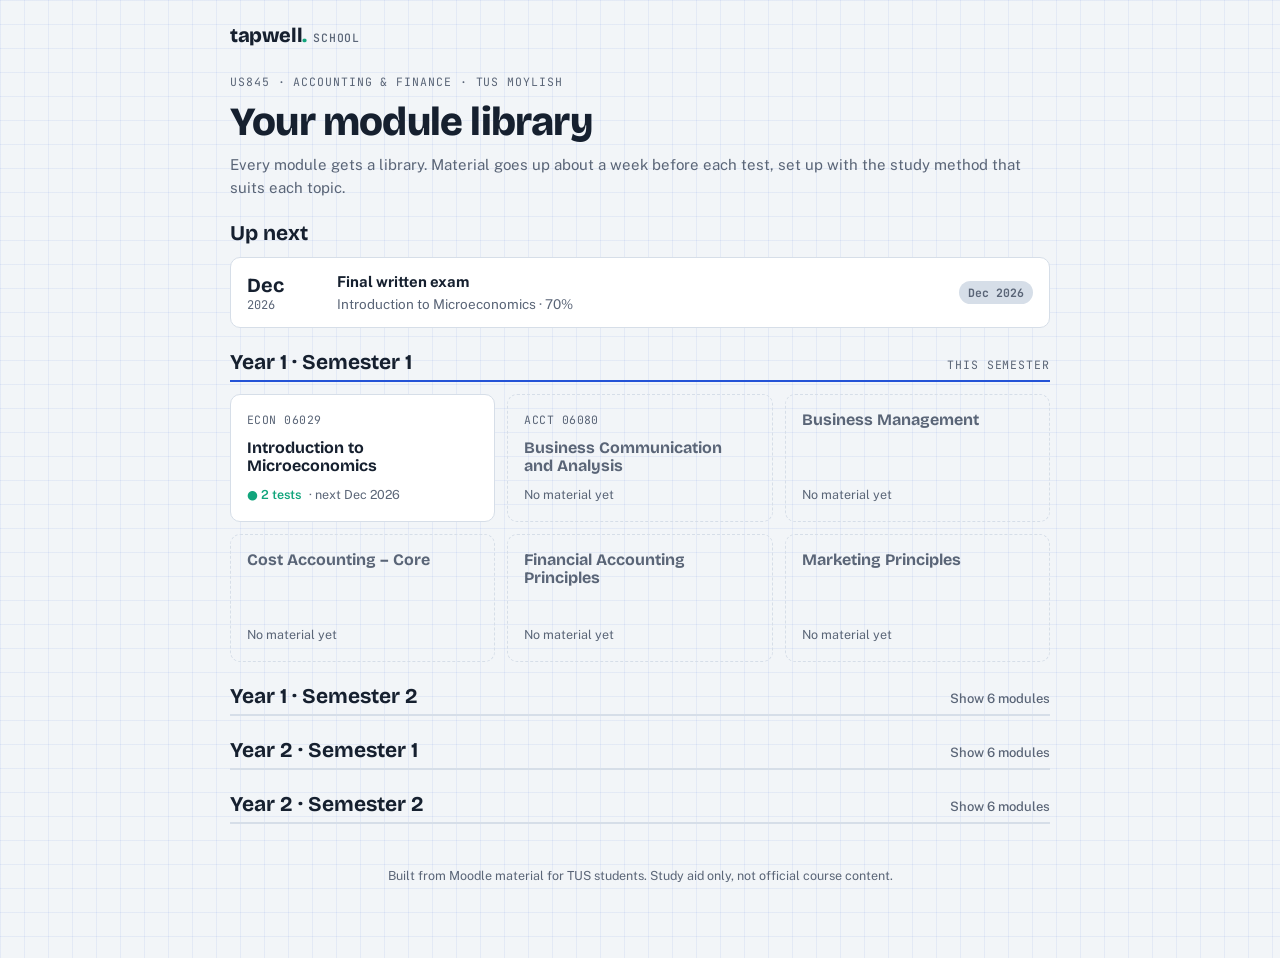
==== index.html @ 488ae7b4 "Tapwell School: module library with Micro study pack Home with Y1/Y2 module libraries, per-test stud" ====
<!doctype html>
<html lang="en-IE">
<head>
<meta charset="utf-8">
<meta name="viewport" content="width=device-width, initial-scale=1, viewport-fit=cover">
<title>Tapwell School</title>
<meta name="claude:viewport-fit-sides" content="cover">
<meta name="robots" content="noindex, nofollow">
<link rel="preconnect" href="https://fonts.googleapis.com">
<link rel="preconnect" href="https://fonts.gstatic.com" crossorigin>
<link rel="stylesheet" href="https://fonts.googleapis.com/css2?family=Bricolage+Grotesque:opsz,wght@12..96,500;12..96,700;12..96,800&family=Public+Sans:ital,wght@0,400;0,500;0,600;1,400&family=JetBrains+Mono:wght@500;700&display=swap">
<style>
/* Layout: graph-paper ground, one centred column. Home = semester shelves of module cards; module = tests; test = topic plan + study-mode tabs. */
:root{
  --paper:#F2F5F8; --sheet:#FFFFFF; --grid:rgba(36,83,214,.07); --ink:#16202F; --muted:#5A6577;
  --line:#D6DEE8; --accent:#2453D6; --accent-ink:#FFFFFF; --accent-soft:#E3EAFB; --demand:#C24E1A; --mint:#12A57C;
  --good:#1E7A4C; --good-soft:#E1F3E9; --bad:#B42336; --bad-soft:#FBE6E9; --flag:#A86A00; --flag-soft:#FBF0DA;
  --display:"Bricolage Grotesque","Segoe UI",system-ui,sans-serif;
  --body:"Public Sans","Segoe UI",system-ui,sans-serif;
  --mono:"JetBrains Mono",ui-monospace,Consolas,monospace;
  color-scheme:light;
}
@media (prefers-color-scheme:dark){:root:not([data-theme="light"]){
  --paper:#10151E; --sheet:#171E2A; --grid:rgba(120,155,255,.06); --ink:#E6ECF4; --muted:#97A3B6;
  --line:#2A3445; --accent:#7EA2FF; --accent-ink:#0E1320; --accent-soft:#1D2A4A; --demand:#F08A55; --mint:#3FDDB0;
  --good:#5BC98D; --good-soft:#15301F; --bad:#FF7A8A; --bad-soft:#3A1820; --flag:#F2B544; --flag-soft:#33280F; color-scheme:dark}}
:root[data-theme="dark"]{
  --paper:#10151E; --sheet:#171E2A; --grid:rgba(120,155,255,.06); --ink:#E6ECF4; --muted:#97A3B6;
  --line:#2A3445; --accent:#7EA2FF; --accent-ink:#0E1320; --accent-soft:#1D2A4A; --demand:#F08A55; --mint:#3FDDB0;
  --good:#5BC98D; --good-soft:#15301F; --bad:#FF7A8A; --bad-soft:#3A1820; --flag:#F2B544; --flag-soft:#33280F; color-scheme:dark}

*{box-sizing:border-box}
html{padding-top:env(safe-area-inset-top,0px);padding-bottom:env(safe-area-inset-bottom,0px)}
body{margin:0;background-color:var(--paper);color:var(--ink);font-family:var(--body);font-size:15px;line-height:1.55;
  background-image:linear-gradient(var(--grid) 1px,transparent 1px),linear-gradient(90deg,var(--grid) 1px,transparent 1px);background-size:24px 24px;
  padding-left:max(16px,env(safe-area-inset-left,0px));padding-right:max(16px,env(safe-area-inset-right,0px));padding-block:20px 72px}
img{max-width:100%}
[hidden]{display:none!important}
a{color:var(--accent)}
.wrap{max-width:820px;margin:0 auto;display:flex;flex-direction:column;gap:22px}
h1,h2,h3{font-family:var(--display);text-wrap:balance;margin:0;line-height:1.15}
h1{font-size:clamp(28px,6vw,40px);font-weight:800;letter-spacing:-.02em}
h2{font-size:21px;font-weight:700}
h3{font-size:16.5px;font-weight:700}
p{margin:0}
.eyebrow{font-family:var(--mono);font-size:11.5px;letter-spacing:.08em;text-transform:uppercase;color:var(--muted)}
.muted{color:var(--muted)}
button{font-family:var(--body)}
:focus-visible{outline:2px solid var(--accent);outline-offset:2px}

/* top bar */
.top{display:flex;justify-content:space-between;align-items:center;gap:12px}
.brand{font-family:var(--display);font-weight:800;font-size:20px;letter-spacing:-.02em;color:var(--ink);text-decoration:none}
.brand .dot{color:var(--mint)}
.brand small{font-family:var(--mono);font-weight:500;font-size:11.5px;letter-spacing:.08em;text-transform:uppercase;color:var(--muted);margin-left:6px}
.crumbs{font-size:13.5px;color:var(--muted);display:flex;flex-wrap:wrap;gap:6px}
.crumbs a{color:var(--muted);text-decoration:none}.crumbs a:hover{color:var(--accent)}

/* generic */
.sheet{background:var(--sheet);border:1px solid var(--line);border-radius:10px;padding:22px}
.chips{display:flex;flex-wrap:wrap;gap:8px}
.chip{font-family:var(--mono);font-size:12px;padding:4px 10px;border:1px solid var(--line);border-radius:999px;background:var(--sheet);color:var(--ink)}
.chip strong{color:var(--accent)}
.btn{font:600 14.5px var(--body);border-radius:8px;padding:10px 16px;cursor:pointer;border:1px solid var(--accent);background:var(--accent);color:var(--accent-ink);text-decoration:none;display:inline-block}
.btn.ghost{background:transparent;color:var(--accent)}
.btn.small{padding:6px 11px;font-size:13px}
.btn:disabled{opacity:.45;cursor:not-allowed}
.row{display:flex;flex-wrap:wrap;gap:10px;align-items:center}
.stack{display:flex;flex-direction:column;gap:12px}

/* home */
.hero{display:flex;flex-direction:column;gap:8px}
.upnext{display:flex;flex-direction:column;gap:8px}
.un{display:grid;grid-template-columns:76px 1fr auto;gap:14px;align-items:center;background:var(--sheet);border:1px solid var(--line);border-radius:10px;padding:12px 16px;text-decoration:none;color:var(--ink)}
.un:hover{border-color:var(--accent)}
.un .when{font-family:var(--mono);font-size:12px;line-height:1.3;color:var(--muted)}
.un .when b{display:block;font-size:20px;color:var(--ink);font-family:var(--display)}
.un .what{min-width:0}
.un .what span{display:block;color:var(--muted);font-size:13.5px}
.pill{font-family:var(--mono);font-size:11.5px;font-weight:700;padding:3px 9px;border-radius:999px;background:var(--accent-soft);color:var(--accent);white-space:nowrap}
.pill.soon{background:var(--bad-soft);color:var(--bad)}
.pill.later{background:var(--line);color:var(--muted)}
.shelf{display:flex;flex-direction:column;gap:12px}
.shelf-head{display:flex;justify-content:space-between;align-items:baseline;gap:10px;border-bottom:2px solid var(--line);padding-bottom:6px}
.shelf-head button{background:none;border:0;color:var(--muted);cursor:pointer;font:500 13px var(--body);padding:0}
.shelf.now .shelf-head{border-bottom-color:var(--accent)}
.grid{display:grid;grid-template-columns:repeat(auto-fill,minmax(230px,1fr));gap:12px}
.mod{display:flex;flex-direction:column;gap:10px;background:var(--sheet);border:1px solid var(--line);border-radius:10px;padding:16px;text-decoration:none;color:var(--ink);min-width:0;min-height:128px}
.mod:hover{border-color:var(--accent)}
.mod .code{font-family:var(--mono);font-size:11.5px;color:var(--muted);letter-spacing:.04em}
.mod h3{font-size:16px}
.mod .foot{margin-top:auto;font-size:12.5px;color:var(--muted);display:flex;gap:8px;align-items:center}
.mod .foot .live{color:var(--mint);font-weight:600}
.mod.empty{background:transparent;border-style:dashed}
.mod.empty h3{color:var(--muted)}

/* module page */
.tests{display:grid;grid-template-columns:repeat(auto-fit,minmax(260px,1fr));gap:12px}
.test{display:flex;flex-direction:column;gap:8px;background:var(--sheet);border:1px solid var(--line);border-radius:10px;padding:18px;text-decoration:none;color:var(--ink)}
.test:hover{border-color:var(--accent)}
.test .meta{font-size:13.5px;color:var(--muted)}
.emptystate{border:1.5px dashed var(--line);border-radius:10px;padding:28px 22px;display:flex;flex-direction:column;gap:8px;max-width:60ch}

/* test page: topic plan */
.plan{display:flex;flex-direction:column;gap:0;border:1px solid var(--line);border-radius:10px;background:var(--sheet);overflow:hidden}
.pt{display:grid;grid-template-columns:1fr auto;gap:6px 14px;padding:13px 16px;border-top:1px solid var(--line);align-items:center}
.pt:first-child{border-top:0}
.pt .why{grid-column:1/-1;font-size:13.5px;color:var(--muted)}
.pt h3{font-size:15px}
.tech{display:flex;flex-wrap:wrap;gap:6px;justify-content:flex-end}
.tbtn{font:600 12.5px var(--body);padding:5px 10px;border-radius:999px;border:1px solid var(--line);background:var(--sheet);color:var(--ink);cursor:pointer}
.tbtn:first-child{background:var(--accent-soft);border-color:var(--accent);color:var(--accent)}

/* mode tabs */
.tabs{display:flex;gap:2px;border-bottom:2px solid var(--line);overflow-x:auto}
.tab{font:600 14.5px var(--body);background:none;border:0;color:var(--muted);padding:10px 13px;cursor:pointer;border-bottom:3px solid transparent;margin-bottom:-2px;white-space:nowrap}
.tab[aria-selected="true"]{color:var(--ink);border-bottom-color:var(--accent)}

/* quiz */
.qtop{display:flex;justify-content:space-between;align-items:center;gap:12px;flex-wrap:wrap}
.timer{font-family:var(--mono);font-size:20px;font-weight:700;font-variant-numeric:tabular-nums}
.timer.low{color:var(--bad)}
.bar{height:6px;background:var(--line);border-radius:3px;overflow:hidden}
.bar i{display:block;height:100%;background:var(--accent);transition:width .2s}
.qtopic{font-family:var(--mono);font-size:11.5px;letter-spacing:.06em;text-transform:uppercase;color:var(--demand)}
.qtext{font-size:17px;font-weight:500;white-space:pre-line}
.opts{display:flex;flex-direction:column;gap:8px}
.opt{display:flex;gap:12px;align-items:flex-start;text-align:left;font:15px/1.45 var(--body);color:var(--ink);background:var(--sheet);border:1.5px solid var(--line);border-radius:8px;padding:11px 14px;cursor:pointer}
.opt .k{font-family:var(--mono);font-weight:700;color:var(--muted);min-width:1.2em}
.opt:hover{border-color:var(--accent)}
.opt.sel{border-color:var(--accent);background:var(--accent-soft)}
.opt.right{border-color:var(--good);background:var(--good-soft)}
.opt.wrong{border-color:var(--bad);background:var(--bad-soft)}
.opt[disabled]{cursor:default}
.explain{padding:12px 14px;border-left:3px solid var(--good);background:var(--good-soft);border-radius:0 6px 6px 0;font-size:14.5px}
.explain.miss{border-left-color:var(--bad);background:var(--bad-soft)}
.qnav{display:grid;grid-template-columns:repeat(auto-fill,minmax(34px,1fr));gap:5px}
.qn{font:600 12px var(--mono);height:32px;border-radius:6px;border:1px solid var(--line);background:var(--sheet);color:var(--muted);cursor:pointer;font-variant-numeric:tabular-nums}
.qn.done{background:var(--accent-soft);color:var(--accent);border-color:transparent}
.qn.cur{outline:2px solid var(--accent);outline-offset:1px}
.qn.flag{border-color:var(--flag);color:var(--flag)}
.score{font-family:var(--display);font-size:56px;font-weight:800;line-height:1;font-variant-numeric:tabular-nums}
.tbars{display:flex;flex-direction:column;gap:8px}
.tb{display:grid;grid-template-columns:170px 1fr 56px;gap:10px;align-items:center;font-size:13.5px}
.tb .track{height:10px;background:var(--line);border-radius:5px;overflow:hidden}
.tb .track i{display:block;height:100%}
.tb .v{font-family:var(--mono);font-size:12.5px;text-align:right;font-variant-numeric:tabular-nums}
.rv{border:1px solid var(--line);border-radius:8px;padding:12px 14px;font-size:14px;display:flex;flex-direction:column;gap:4px}
.rv .yours{color:var(--bad)} .rv .ans{color:var(--good);font-weight:600}

/* topic filter */
.filter{display:flex;flex-wrap:wrap;gap:6px}
.tchip{font:500 13px var(--body);padding:6px 11px;border-radius:999px;border:1px solid var(--line);background:var(--sheet);color:var(--ink);cursor:pointer}
.tchip[aria-pressed="true"]{background:var(--accent-soft);border-color:var(--accent);color:var(--accent)}
.tchip .n{font-family:var(--mono);font-size:11px;color:var(--muted);margin-left:4px}

/* flashcards */
.card{min-height:210px;border:1.5px solid var(--line);border-radius:12px;background:var(--sheet);display:flex;flex-direction:column;justify-content:center;align-items:center;text-align:center;gap:12px;padding:28px 22px;cursor:pointer;width:100%;color:var(--ink);font:inherit}
.card .front{font-family:var(--display);font-size:clamp(19px,4vw,24px);font-weight:700;text-wrap:balance}
.card .back{font-size:16px;max-width:52ch}
.card.flipped{border-color:var(--accent)}
.boxes{display:flex;gap:6px;align-items:flex-end}
.boxes span{display:flex;flex-direction:column;align-items:center;gap:3px;font-family:var(--mono);font-size:11px;color:var(--muted)}
.boxes i{display:block;width:26px;background:var(--accent);border-radius:3px 3px 0 0;min-height:2px;opacity:.85}

/* calc */
.calc-q{display:flex;flex-direction:column;gap:12px}
.tablewrap{overflow-x:auto}
table{border-collapse:collapse;font-size:13.5px;font-variant-numeric:tabular-nums}
th,td{border:1px solid var(--line);padding:5px 10px;text-align:right;font-family:var(--mono)}
th:first-child,td:first-child{text-align:left;font-family:var(--body);font-weight:600}
td.ask{background:var(--flag-soft);color:var(--flag);font-weight:700}
.ansrow{display:flex;gap:8px;flex-wrap:wrap}
.ansrow input{font:600 16px var(--mono);padding:9px 12px;border-radius:8px;border:1.5px solid var(--line);background:var(--sheet);color:var(--ink);width:180px;max-width:100%}
.working{font-family:var(--mono);font-size:13.5px;line-height:1.7;background:var(--accent-soft);padding:10px 14px;border-radius:6px;overflow-x:auto}
.streak{font-family:var(--mono);font-size:13px;color:var(--muted)}

/* written */
.wq{display:flex;flex-direction:column;gap:10px}
.src{font-family:var(--mono);font-size:11.5px;color:var(--muted)}
.points{display:flex;flex-direction:column;gap:6px;margin:0;padding:0;list-style:none}
.points label{display:flex;gap:10px;align-items:flex-start;font-size:14.5px;cursor:pointer;padding:7px 10px;border-radius:6px;border:1px solid var(--line)}
.points input{margin-top:4px;accent-color:var(--accent)}
textarea{font:15px/1.5 var(--body);width:100%;min-height:150px;padding:12px;border-radius:8px;border:1.5px solid var(--line);background:var(--sheet);color:var(--ink);resize:vertical}

/* notes */
details.note{background:var(--sheet);border:1px solid var(--line);border-radius:10px}
details.note summary{cursor:pointer;padding:14px 18px;list-style:none;display:flex;justify-content:space-between;gap:10px;align-items:center}
details.note summary::-webkit-details-marker{display:none}
details.note summary::after{content:"+";font-family:var(--mono);color:var(--muted);font-size:18px}
details.note[open] summary::after{content:"–"}
.nb{padding:0 18px 18px;font-size:14.5px;max-width:68ch;display:flex;flex-direction:column;gap:10px}
.nb ul{margin:0;padding-left:20px}
.nb li{margin:3px 0}
.nb .k{font-weight:600}
.formula{font-family:var(--mono);font-size:13.5px;background:var(--accent-soft);padding:8px 12px;border-radius:6px;overflow-x:auto;white-space:pre}
.trap{border-left:3px solid var(--demand);padding:6px 12px;font-size:14px}
.trap b{color:var(--demand)}
footer{font-size:12.5px;color:var(--muted);text-align:center;margin-top:20px}

@media (max-width:560px){
  .sheet{padding:16px}
  .tb{grid-template-columns:110px 1fr 48px}
  .pt{grid-template-columns:1fr}
  .tech{justify-content:flex-start}
  .un{grid-template-columns:62px 1fr}
  .un .pill{grid-column:2;justify-self:start}
}
@media (prefers-reduced-motion:reduce){*{transition:none!important;scroll-behavior:auto!important}}
</style>
</head>
<body>
<div class="wrap" id="app">
  <div class="top"><a class="brand" href="#home">tapwell<span class="dot">.</span><small>school</small></a></div>
  <p class="muted">Loading your modules…</p>
</div>
<script src="app.js"></script>
</body>
</html>
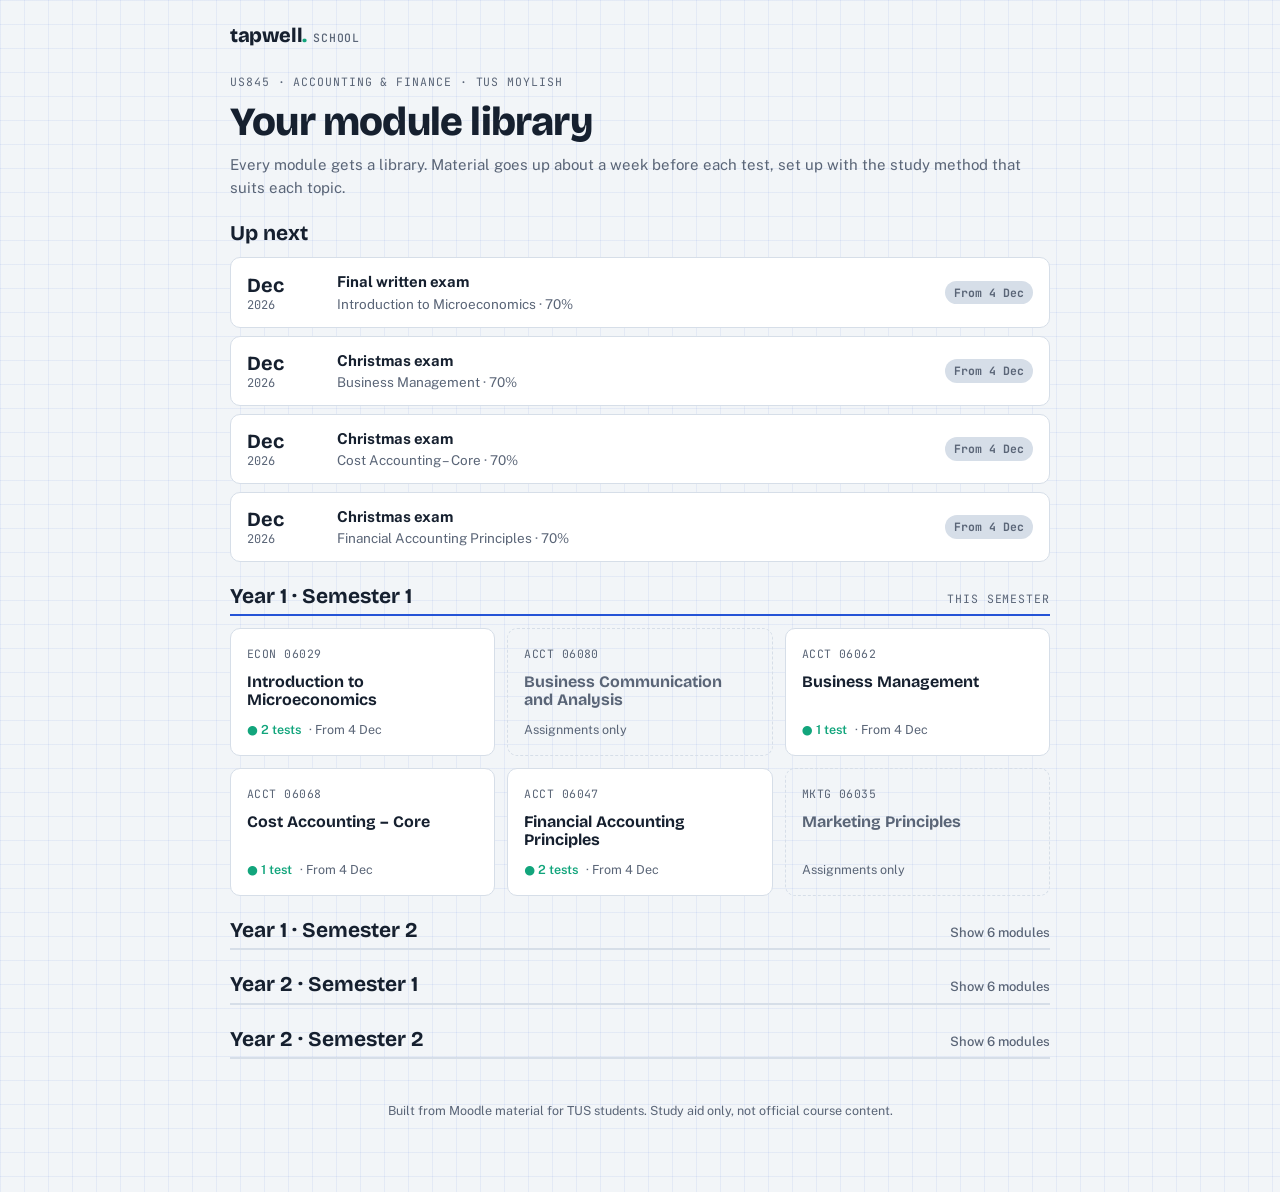
==== commit d1ba152b: "Add Financial Accounting, Cost Accounting and Business Management packs - Depreciation assignment pa" ====
--- a/index.html
+++ b/index.html
@@ -6,6 +6,9 @@
 <title>Tapwell School</title>
 <meta name="claude:viewport-fit-sides" content="cover">
 <meta name="robots" content="noindex, nofollow">
+<link rel="icon" href="/favicon.svg" type="image/svg+xml">
+<link rel="apple-touch-icon" href="/apple-touch-icon.png">
+<meta name="theme-color" content="#2453D6">
 <link rel="preconnect" href="https://fonts.googleapis.com">
 <link rel="preconnect" href="https://fonts.gstatic.com" crossorigin>
 <link rel="stylesheet" href="https://fonts.googleapis.com/css2?family=Bricolage+Grotesque:opsz,wght@12..96,500;12..96,700;12..96,800&family=Public+Sans:ital,wght@0,400;0,500;0,600;1,400&family=JetBrains+Mono:wght@500;700&display=swap">
@@ -206,6 +209,22 @@
   .un{grid-template-columns:62px 1fr}
   .un .pill{grid-column:2;justify-self:start}
 }
+.printable h2{font-size:22px}
+.taccount{width:100%;table-layout:fixed}
+.taccount th,.taccount td{text-align:left!important;font-family:var(--body)!important;width:50%}
+.printable h3{margin-top:6px;color:var(--accent)}
+.printable ul,.printable ol{margin:0;padding-left:20px;display:flex;flex-direction:column;gap:3px}
+@media print{
+  @page{margin:12mm}
+  body{background:#fff!important;background-image:none!important;color:#000;padding:0;font-size:11.5px}
+  .wrap{max-width:none;gap:8px}
+  .wrap>*:not(#study),.tabs,.noprint{display:none!important}
+  .sheet{border:0;padding:0;background:#fff}
+  .formula,.tablewrap{break-inside:avoid}
+  .formula{background:#f1f3f6!important;color:#000;-webkit-print-color-adjust:exact;print-color-adjust:exact}
+  .printable h3{color:#000}
+  th,td{border-color:#999}
+}
 @media (prefers-reduced-motion:reduce){*{transition:none!important;scroll-behavior:auto!important}}
 </style>
 </head>
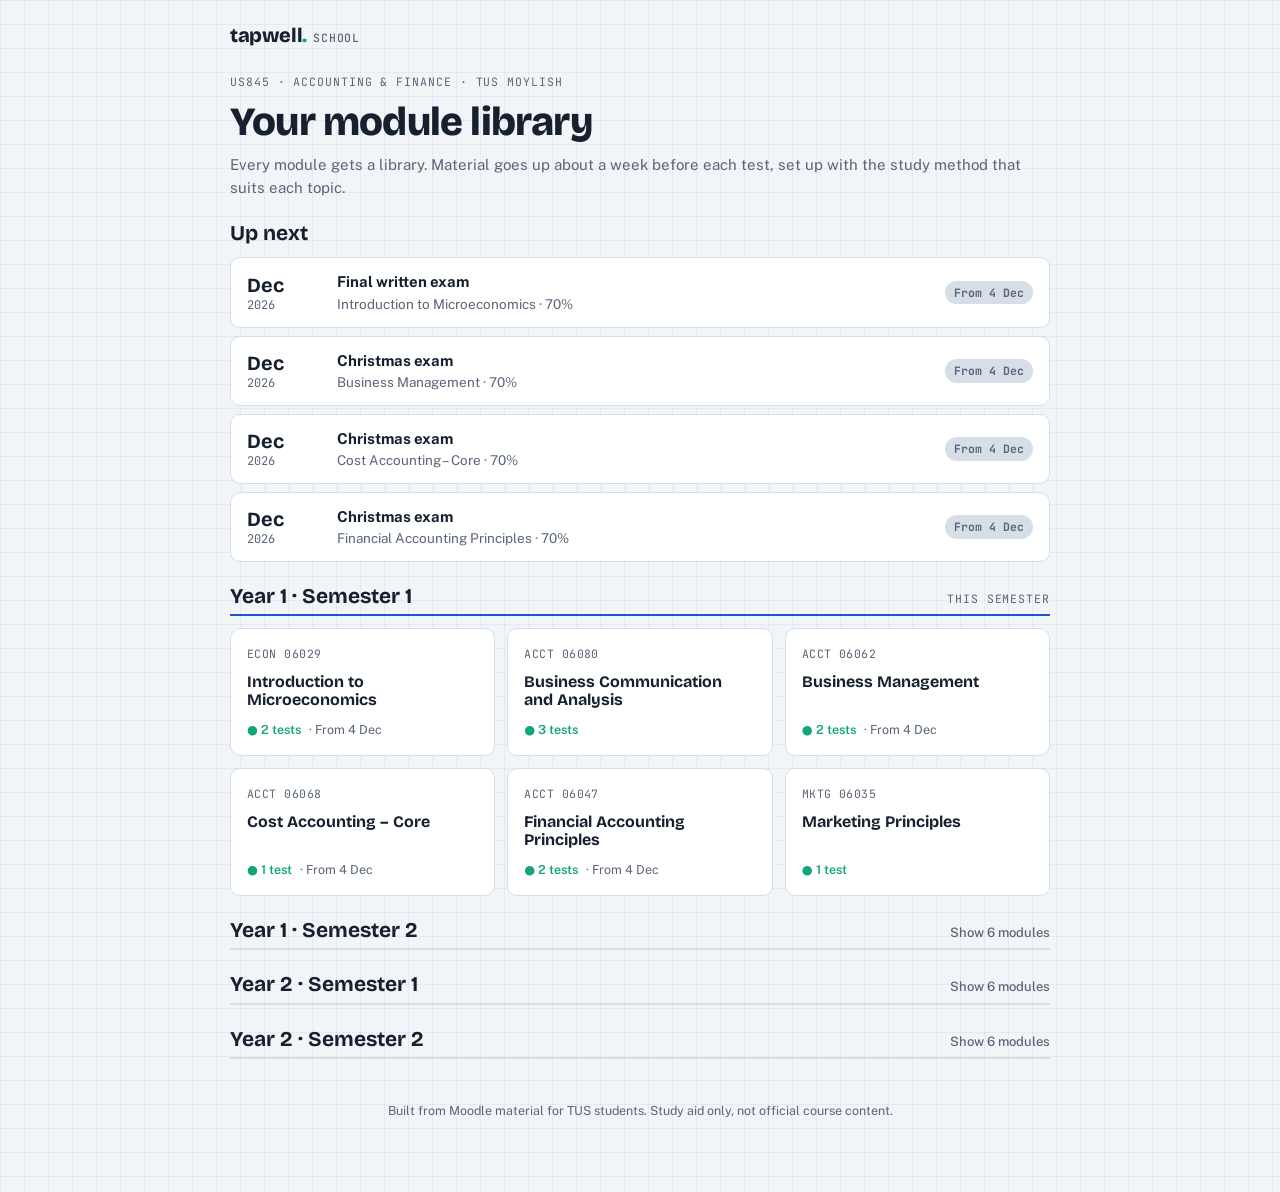
==== commit a76afe01: "List every upcoming assessment from Moodle - Business Comms: group presentation (book slot Tue 17, s" ====
--- a/index.html
+++ b/index.html
@@ -210,6 +210,11 @@
   .un .pill{grid-column:2;justify-self:start}
 }
 .printable h2{font-size:22px}
+.infobox{overflow-wrap:anywhere}
+.chip{max-width:100%;overflow-wrap:anywhere}
+.infobox ul{margin:0;padding-left:20px;display:flex;flex-direction:column;gap:6px}
+.infobox li.todo::marker{content:"→  ";color:var(--demand);font-weight:700}
+.infobox li.todo{color:var(--ink)}
 .taccount{width:100%;table-layout:fixed}
 .taccount th,.taccount td{text-align:left!important;font-family:var(--body)!important;width:50%}
 .printable h3{margin-top:6px;color:var(--accent)}
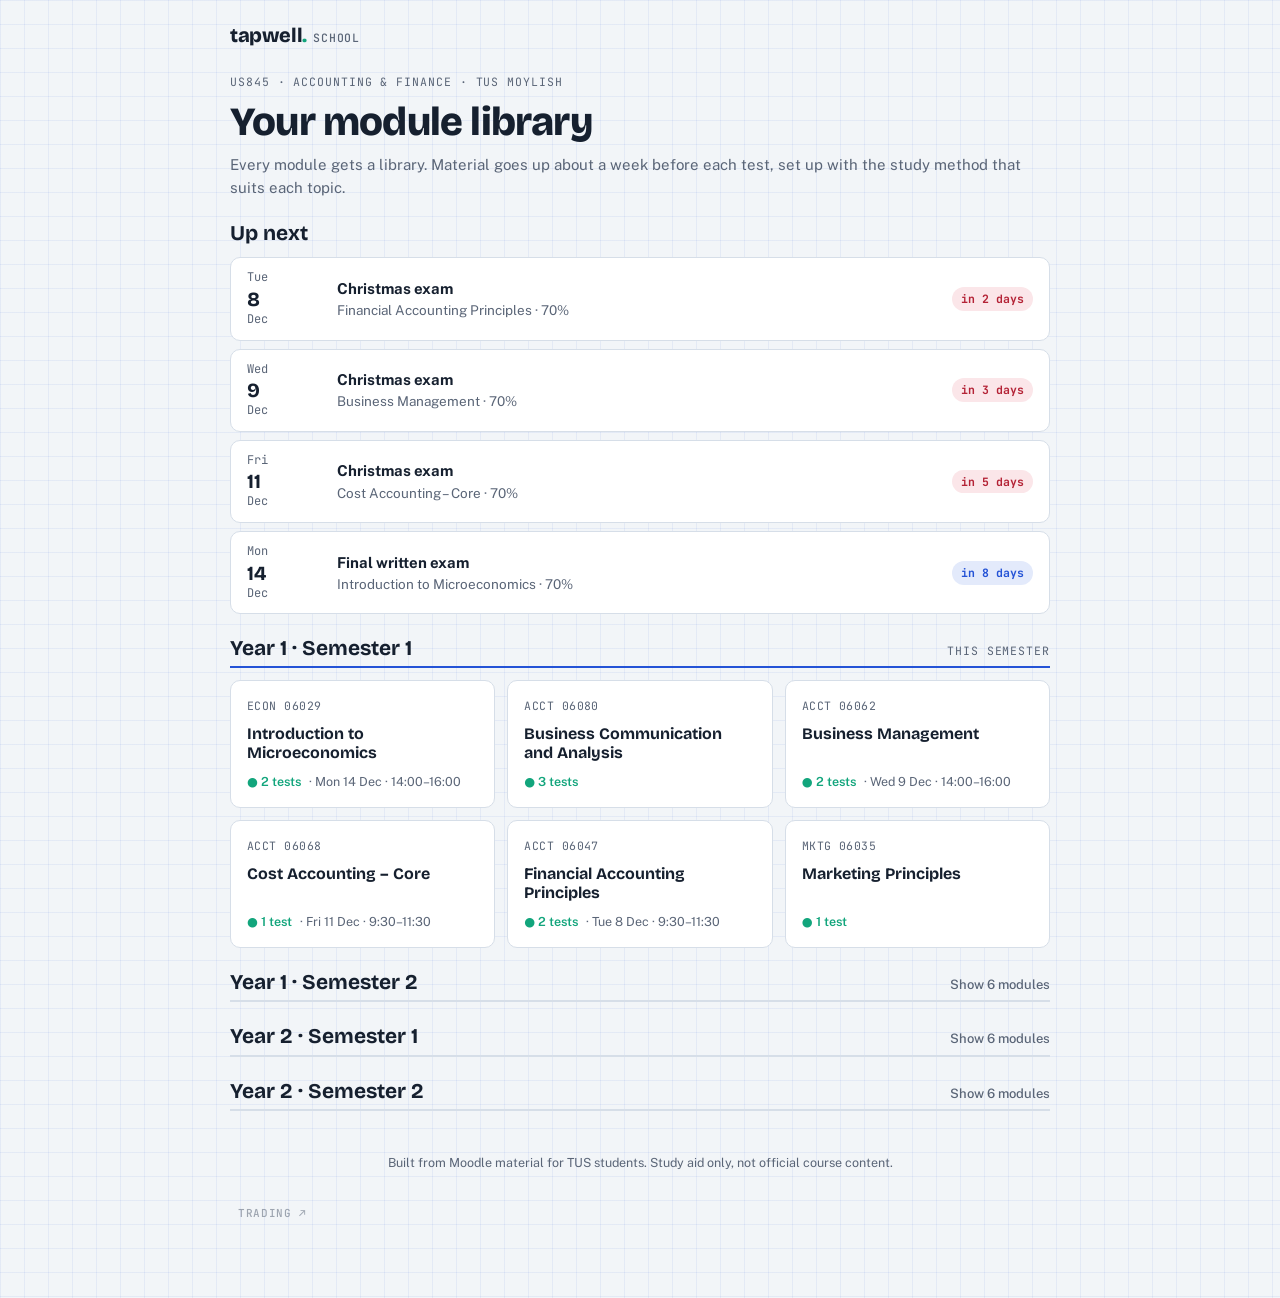
==== commit da7a6ee2: "Add trading simulation library behind its own password - /trading/ library page and compound growth " ====
--- a/index.html
+++ b/index.html
@@ -230,6 +230,11 @@
   .printable h3{color:#000}
   th,td{border-color:#999}
 }
+/* small, quiet link to the trading library */
+.tlink-row{max-width:820px;margin:28px auto 0}
+.tlink{display:inline-block;font:500 11px var(--mono);letter-spacing:.06em;text-transform:uppercase;color:var(--muted);text-decoration:none;opacity:.55;padding:6px 8px;border-radius:6px}
+.tlink:hover,.tlink:focus-visible{opacity:1;color:var(--accent);background:var(--sheet)}
+@media print{.tlink-row{display:none!important}}
 @media (prefers-reduced-motion:reduce){*{transition:none!important;scroll-behavior:auto!important}}
 </style>
 </head>
@@ -238,6 +243,7 @@
   <div class="top"><a class="brand" href="#home">tapwell<span class="dot">.</span><small>school</small></a></div>
   <p class="muted">Loading your modules…</p>
 </div>
+<div class="tlink-row"><a class="tlink" href="/trading/" title="Trading simulations">Trading ↗</a></div>
 <script src="app.js"></script>
 </body>
 </html>
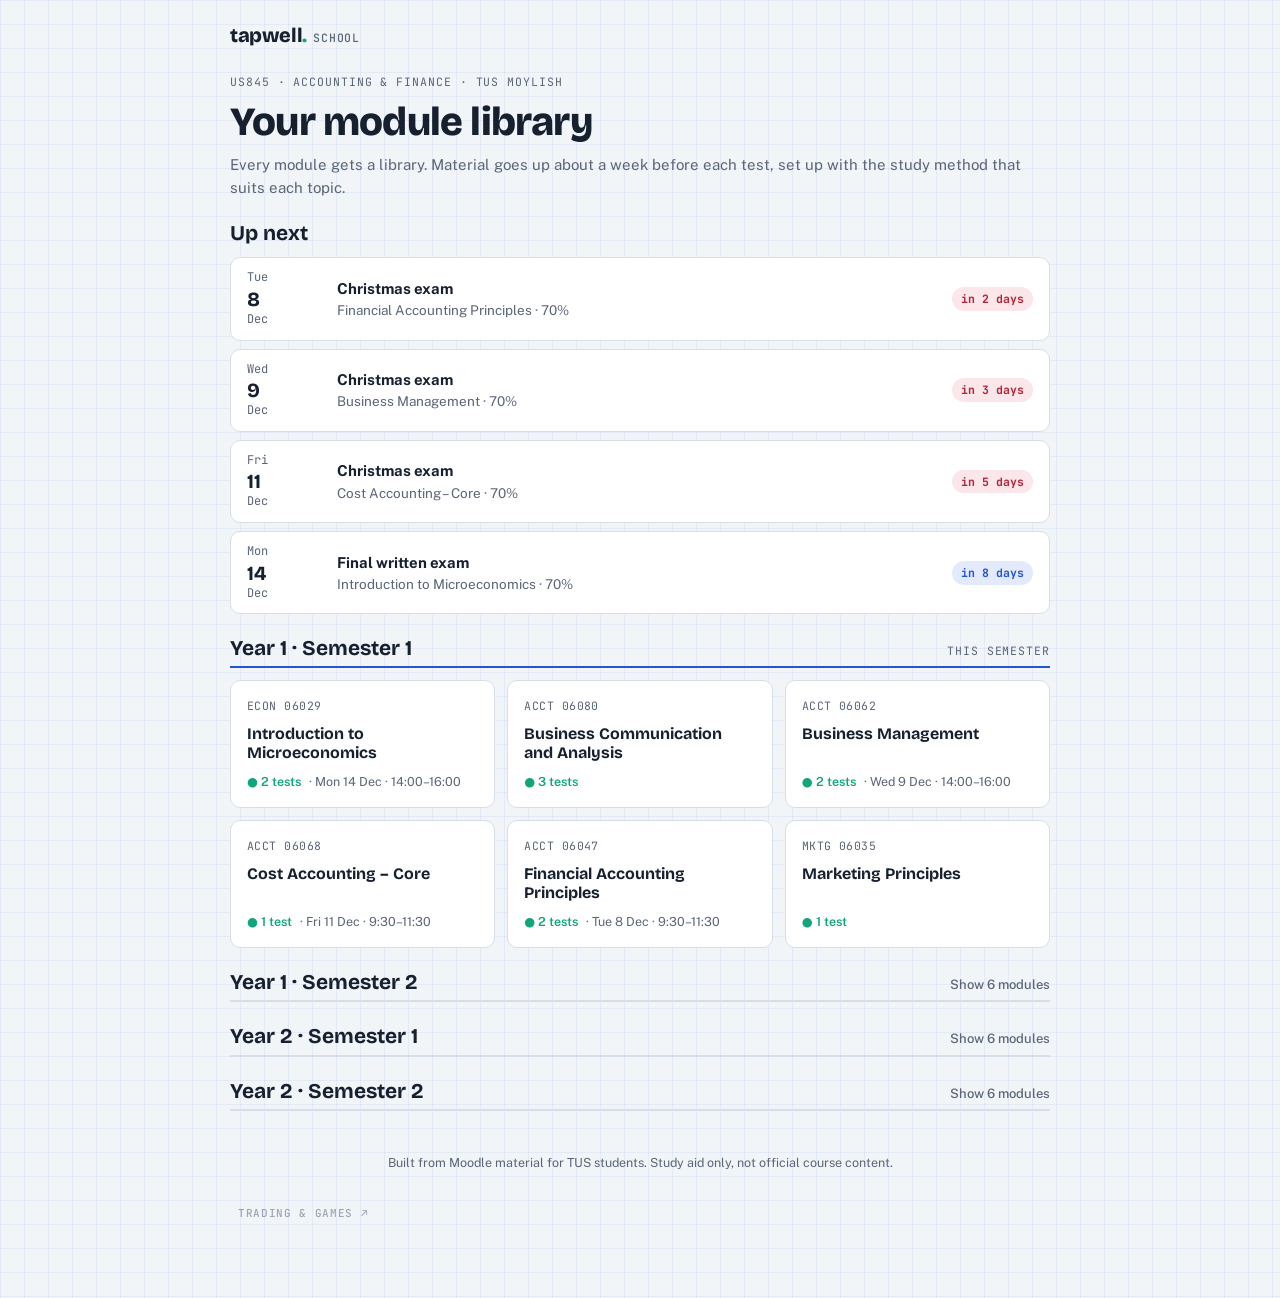
==== commit 44728076: "Add seven accounting games to the trading library Shared game engine (streak multiplier, timer or ro" ====
--- a/index.html
+++ b/index.html
@@ -243,7 +243,7 @@
   <div class="top"><a class="brand" href="#home">tapwell<span class="dot">.</span><small>school</small></a></div>
   <p class="muted">Loading your modules…</p>
 </div>
-<div class="tlink-row"><a class="tlink" href="/trading/" title="Trading simulations">Trading ↗</a></div>
+<div class="tlink-row"><a class="tlink" href="/trading/" title="Trading simulations and accounting games">Trading &amp; games ↗</a></div>
 <script src="app.js"></script>
 </body>
 </html>
